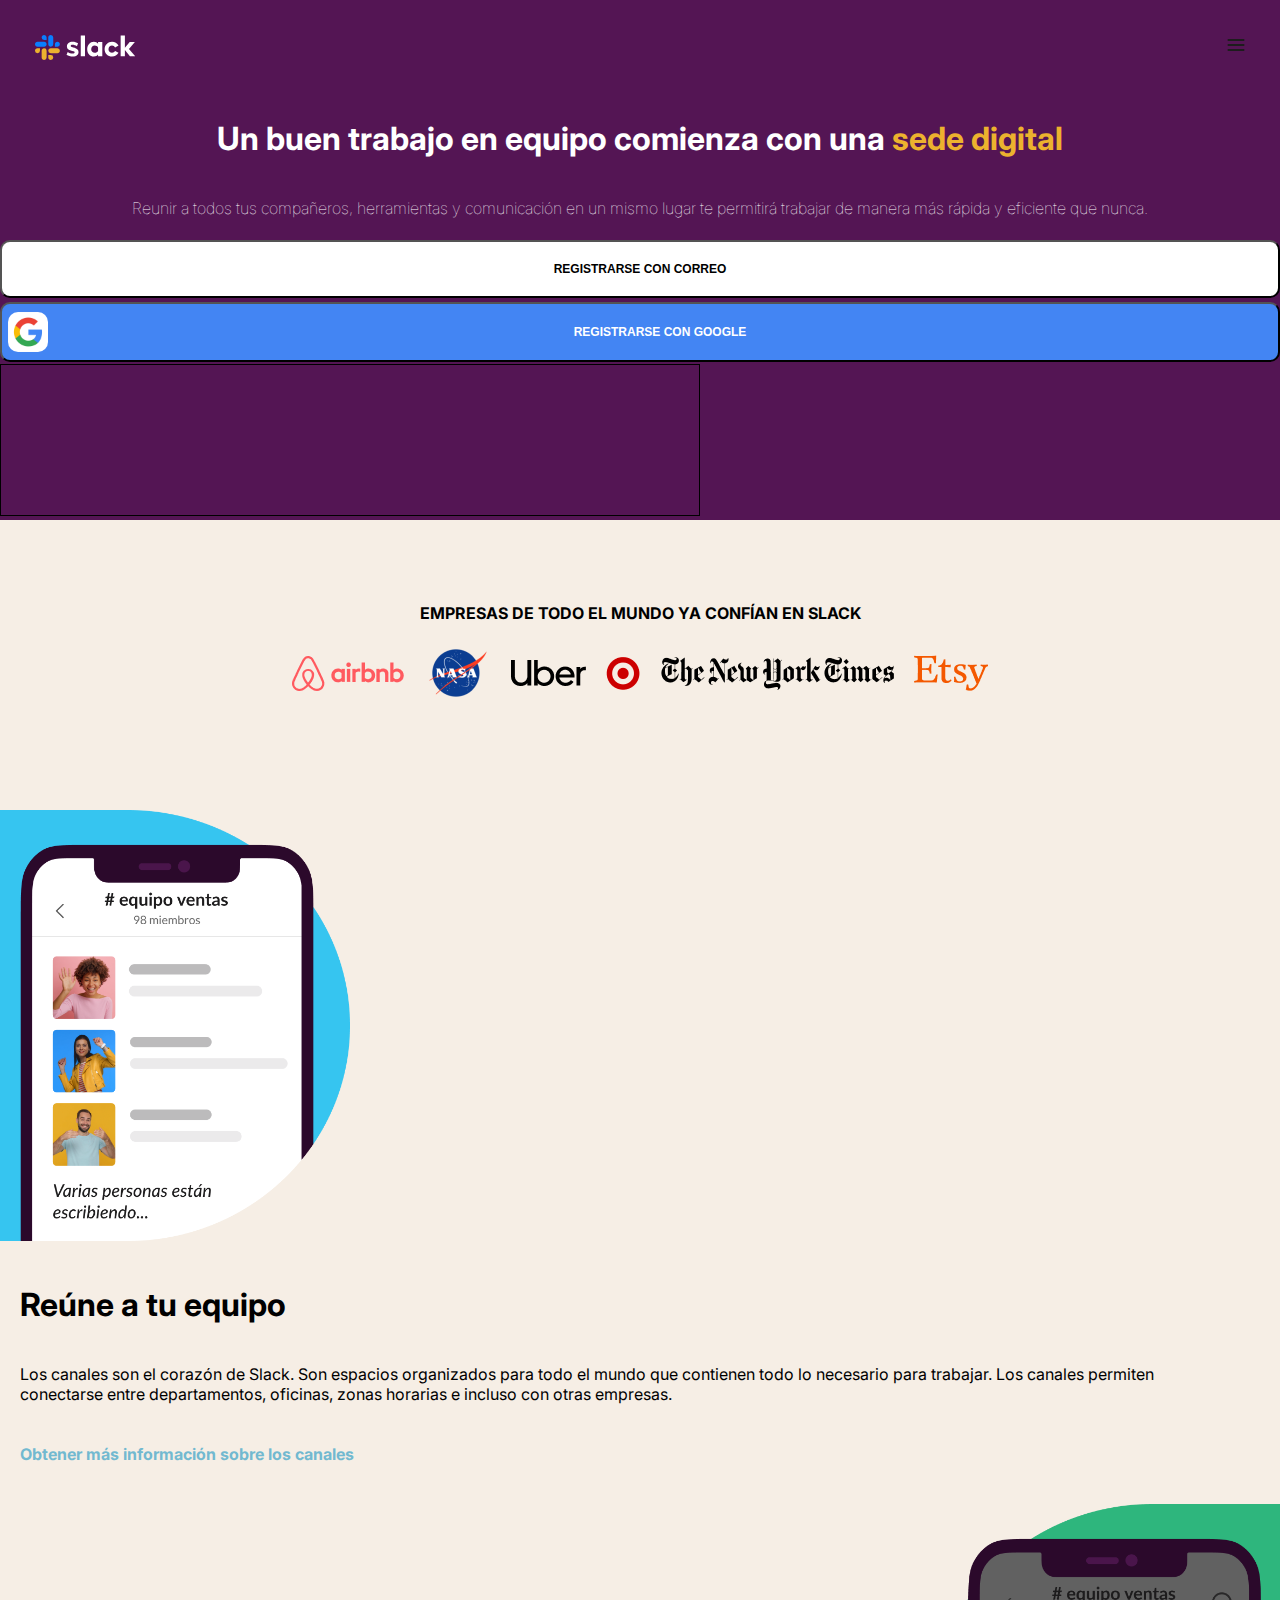
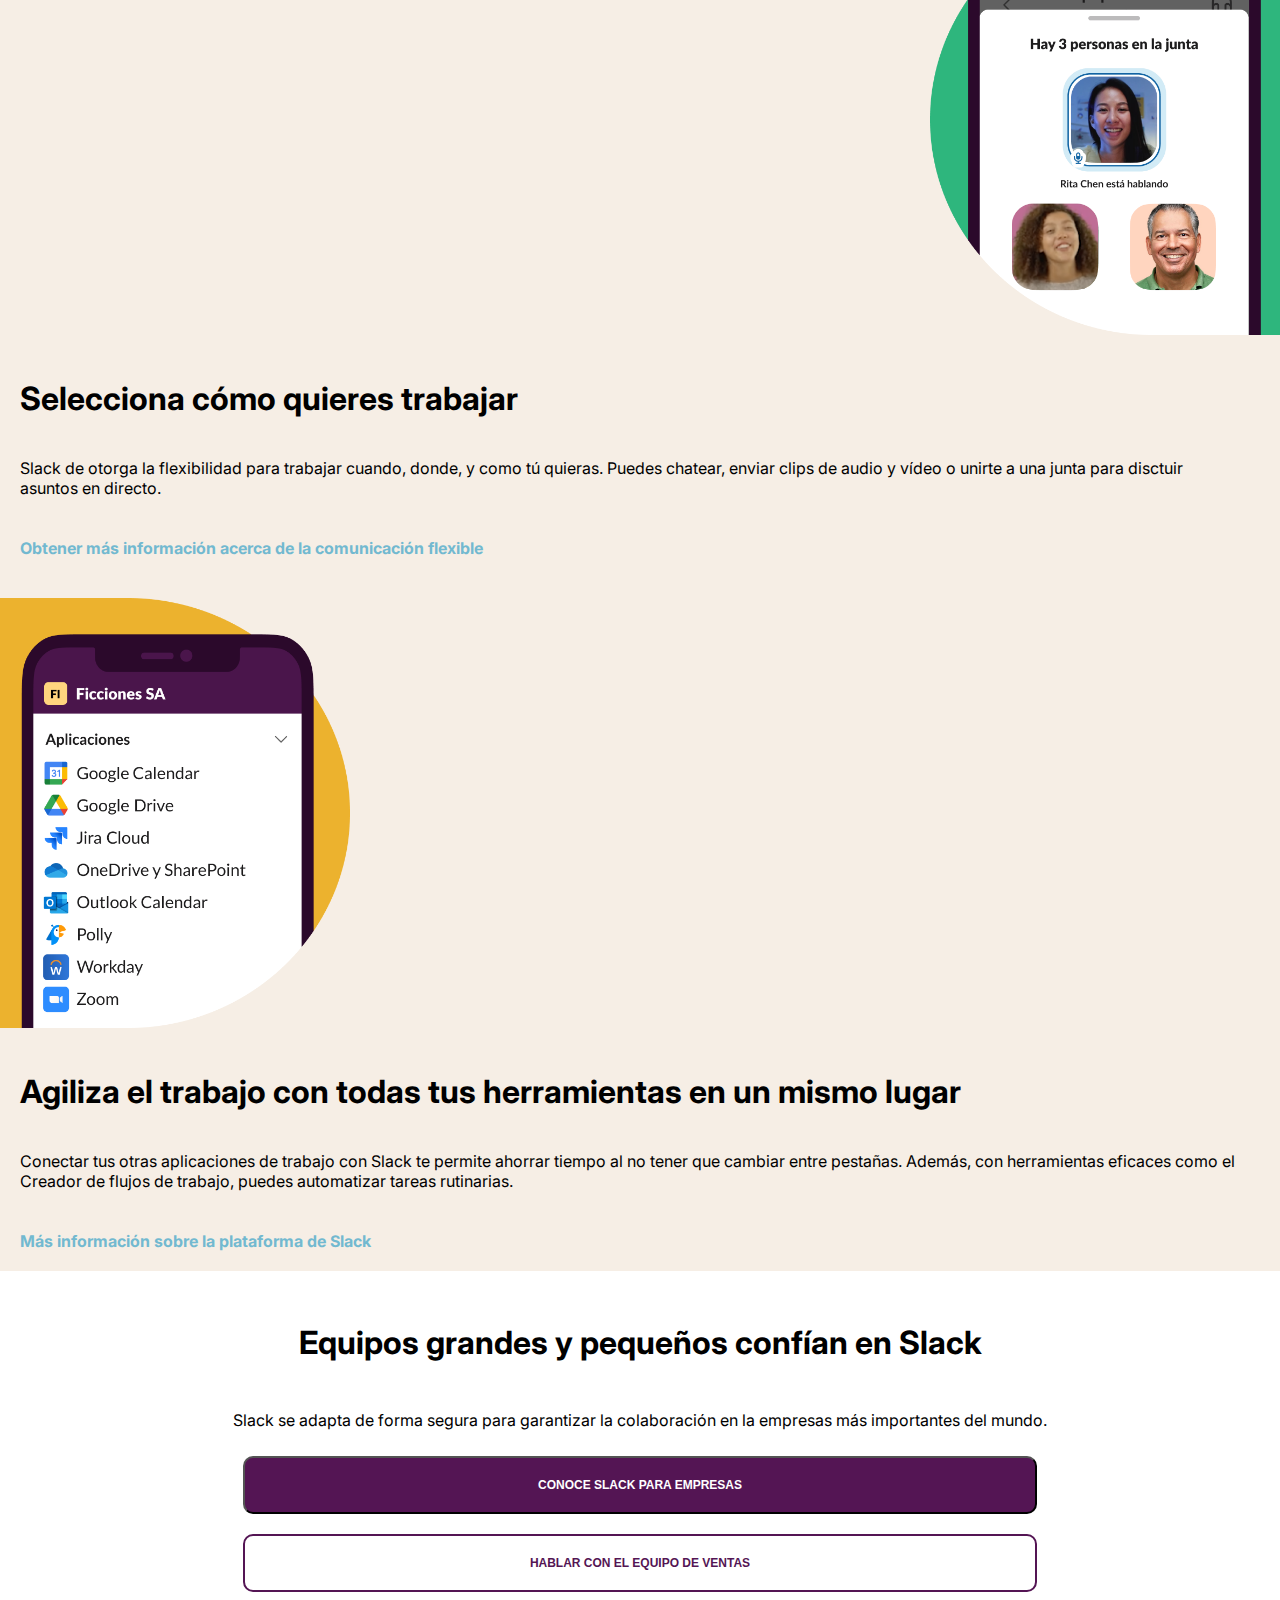
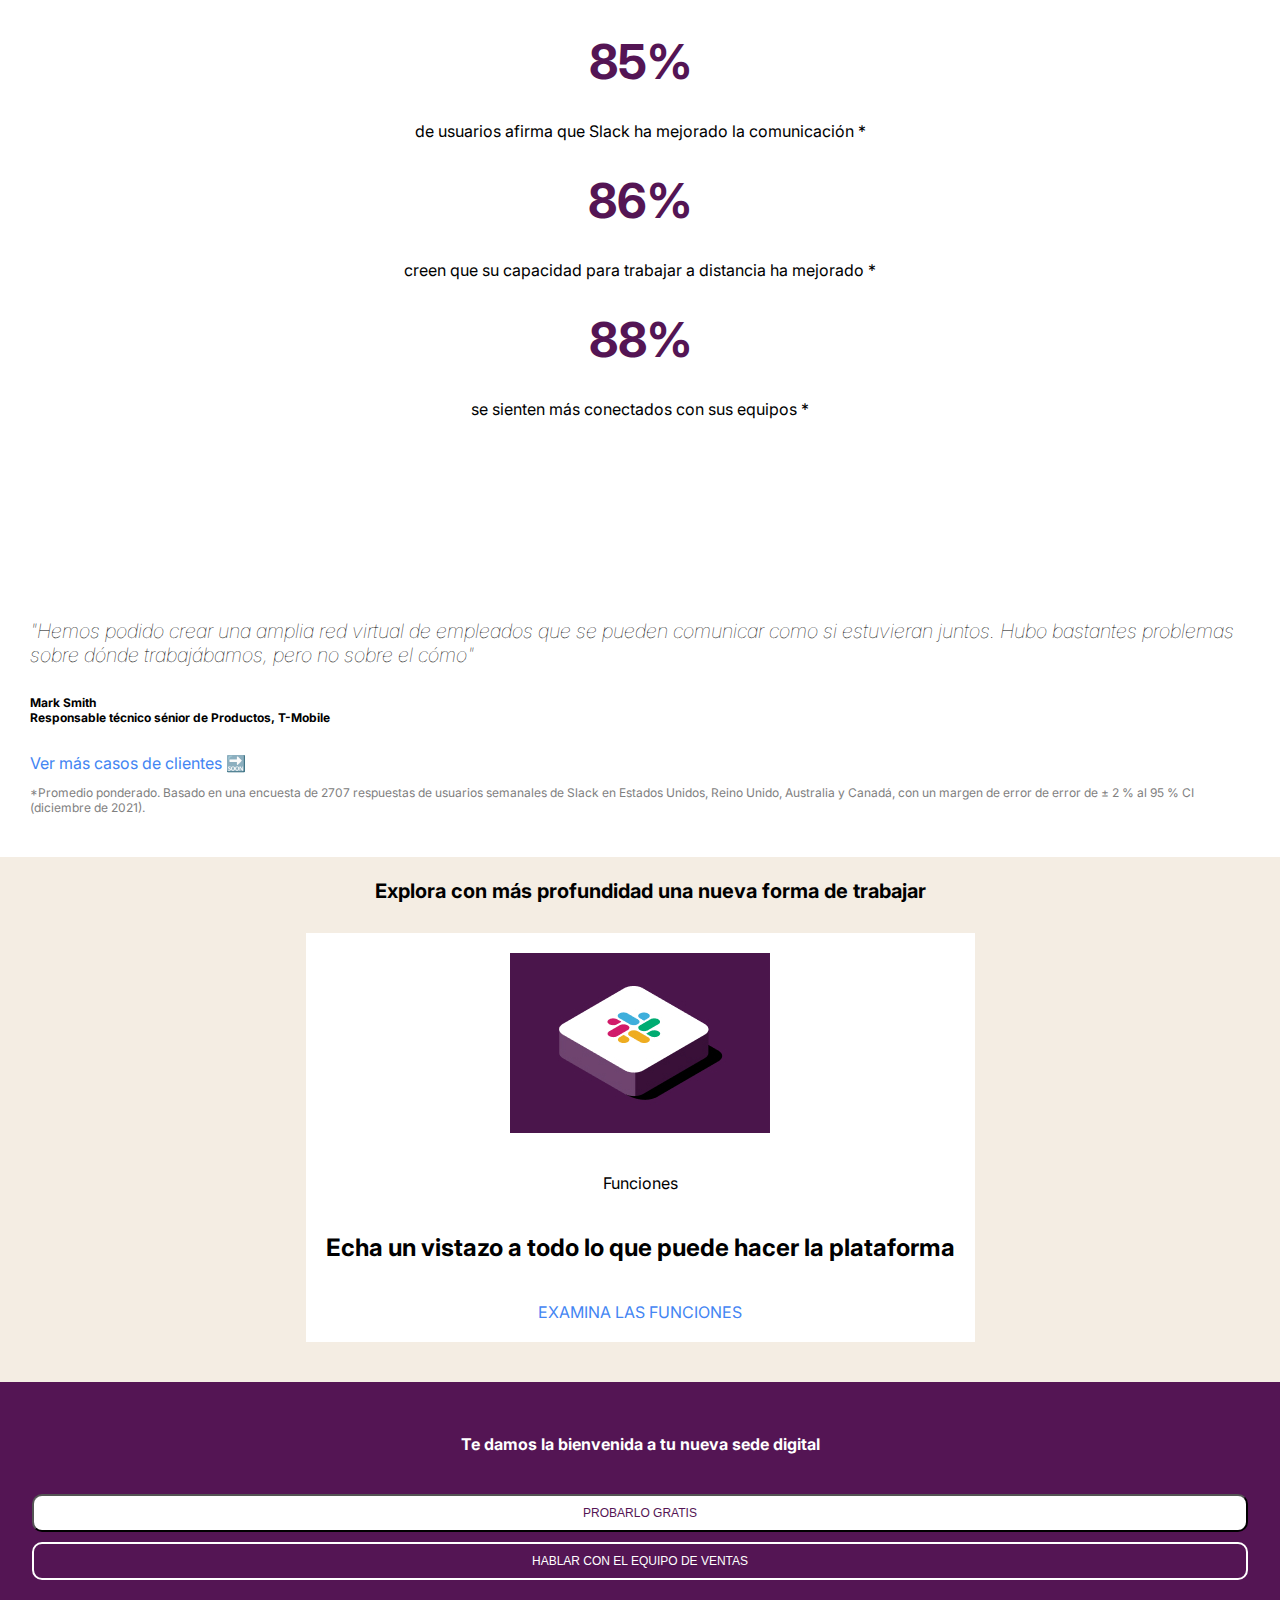
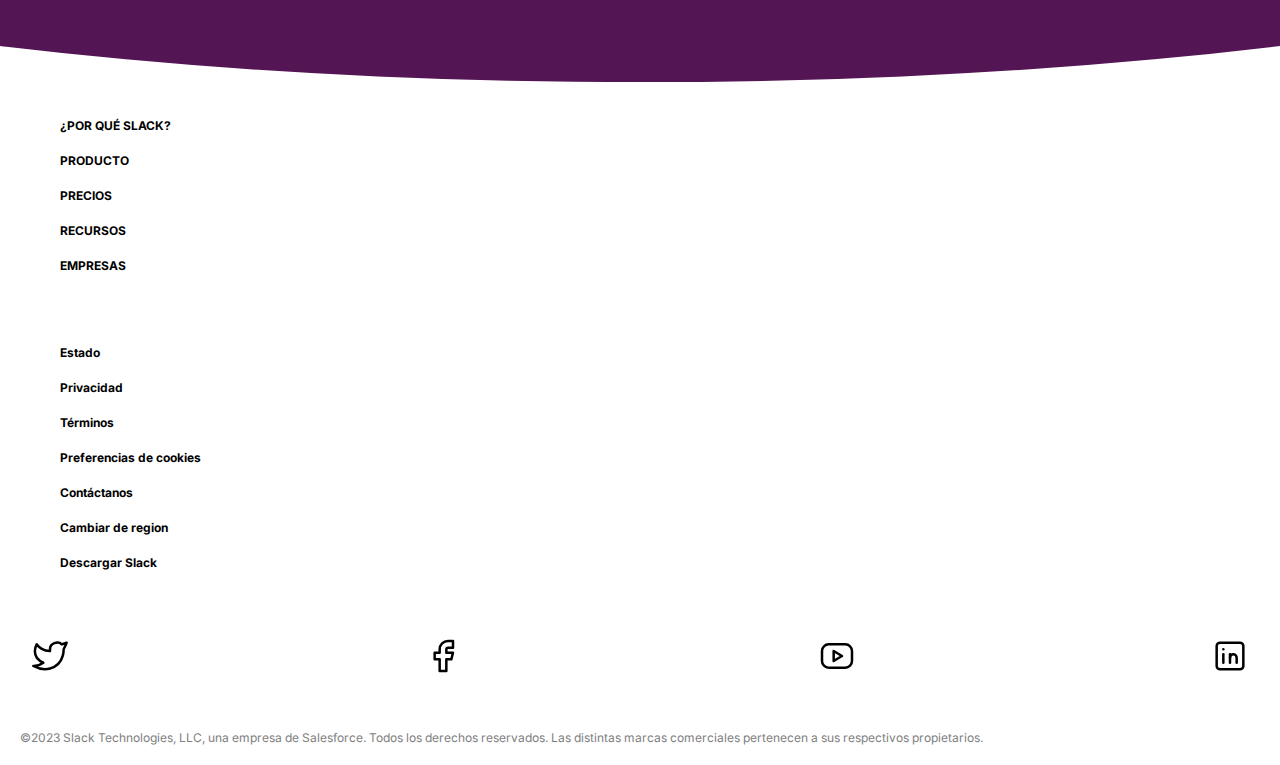
==== index.html @ 413c8a76 "subida slack" ====
<!DOCTYPE html>
<html lang="en">
  <head>
    <meta charset="UTF-8" />
    <meta http-equiv="X-UA-Compatible" content="IE=edge" />
    <meta name="viewport" content="width=device-width, initial-scale=1.0" />
    <link rel="stylesheet" href="style.css" />
    <link rel="preconnect" href="https://fonts.googleapis.com">
<link rel="preconnect" href="https://fonts.gstatic.com" crossorigin>
<link href="https://fonts.googleapis.com/css2?family=Inter:wght@300;500;700&display=swap" rel="stylesheet">

    <title>Slack</title>

 </head>
  <body>
    <div class="root">
      <header id="header">
        <div class="header-nav">
          <div class="header-nav_logo"><svg height="25" width="100" class="c-slacklogo--white" viewBox="0 0 240 60" xmlns="http://www.w3.org/2000/svg" shape-rendering="geometricPrecision"><title>Slack</title><g fill="none"><path d="m75.663 47.477 2.929-6.846c3.207 2.375 7.39 3.632 11.574 3.632 3.068 0 5.02-1.187 5.02-3.003-.07-5.03-18.477-1.118-18.617-13.764-.07-6.427 5.648-11.387 13.737-11.387 4.81 0 9.622 1.188 13.038 3.913l-2.737 6.992c-3.143-2.021-7.025-3.43-10.72-3.43-2.51 0-4.184 1.187-4.184 2.725.07 4.96 18.618 2.235 18.827 14.322 0 6.567-5.579 11.178-13.528 11.178-5.856 0-11.225-1.397-15.34-4.332m116.629-9.325a8.498 8.498 0 0 1 -7.405 4.33c-4.698 0-8.506-3.816-8.506-8.523s3.808-8.523 8.506-8.523a8.498 8.498 0 0 1 7.405 4.33l8.143-4.52c-3.05-5.451-8.868-9.137-15.548-9.137-9.839 0-17.815 7.991-17.815 17.85 0 9.858 7.976 17.85 17.815 17.85 6.68 0 12.498-3.686 15.548-9.137zm-82.477 12.958h10.18v-49.86h-10.179zm95.761-49.86v49.86h10.18v-14.938l12.063 14.938h13.012l-15.34-17.746 14.224-16.559h-12.454l-11.505 13.767v-29.322zm-54.218 15.557v4.053c-1.673-2.795-5.787-4.751-10.11-4.751-8.925 0-15.967 7.895-15.967 17.815s7.042 17.885 15.967 17.885c4.323 0 8.437-1.956 10.11-4.751v4.052h10.18v-34.303zm0 21.414c-1.464 2.445-4.532 4.26-7.948 4.26-4.699 0-8.507-3.815-8.507-8.522s3.808-8.523 8.507-8.523c3.416 0 6.484 1.886 7.948 4.4z" fill="#ffffff"></path><path d="m21.902.148c-3.299 0-5.973 2.68-5.973 5.985a5.979 5.979 0 0 0 5.973 5.985h5.974v-5.985a5.98 5.98 0 0 0 -5.974-5.985m0 15.96h-15.929c-3.299 0-5.973 2.68-5.973 5.986 0 3.305 2.674 5.985 5.973 5.985h15.93c3.298 0 5.973-2.68 5.973-5.985 0-3.306-2.675-5.986-5.974-5.986" fill="#097eff"></path><path d="m59.734 22.094c0-3.306-2.675-5.986-5.974-5.986s-5.973 2.68-5.973 5.986v5.985h5.973a5.98 5.98 0 0 0 5.974-5.985m-15.929 0v-15.961a5.98 5.98 0 0 0 -5.974-5.985c-3.299 0-5.973 2.68-5.973 5.985v15.96c0 3.307 2.674 5.987 5.973 5.987a5.98 5.98 0 0 0 5.974-5.985" fill="#097eff"></path><path d="m37.831 60a5.98 5.98 0 0 0 5.974-5.985 5.98 5.98 0 0 0 -5.974-5.985h-5.973v5.985c0 3.305 2.674 5.985 5.973 5.985m0-15.96h15.93c3.298 0 5.973-2.68 5.973-5.986a5.98 5.98 0 0 0 -5.974-5.985h-15.929c-3.299 0-5.973 2.68-5.973 5.985a5.979 5.979 0 0 0 5.973 5.985" fill="#ecb12f"></path><path d="m0 38.054a5.979 5.979 0 0 0 5.973 5.985 5.98 5.98 0 0 0 5.974-5.985v-5.985h-5.974c-3.299 0-5.973 2.68-5.973 5.985m15.929 0v15.96c0 3.306 2.674 5.986 5.973 5.986a5.98 5.98 0 0 0 5.974-5.985v-15.961a5.979 5.979 0 0 0 -5.974-5.985c-3.299 0-5.973 2.68-5.973 5.985" fill="#ecb12f"></path></g></svg></div>
          <div class="header-nav_menu"><svg width="18" height="12" fill="none" xmlns="http://www.w3.org/2000/svg"><path d="M1.52 2C1.22667 2 0.983333 1.90667 0.79 1.72C0.596667 1.52667 0.5 1.28667 0.5 1C0.5 0.713334 0.596667 0.476667 0.79 0.290001C0.983333 0.0966671 1.22667 0 1.52 0H16.48C16.7733 0 17.0167 0.0966671 17.21 0.290001C17.4033 0.476667 17.5 0.713334 17.5 1C17.5 1.28667 17.4033 1.52667 17.21 1.72C17.0167 1.90667 16.7733 2 16.48 2H1.52ZM1.52 7C1.22667 7 0.983333 6.90667 0.79 6.72C0.596667 6.52667 0.5 6.28667 0.5 6C0.5 5.71333 0.596667 5.47667 0.79 5.29C0.983333 5.09667 1.22667 5 1.52 5H16.48C16.7733 5 17.0167 5.09667 17.21 5.29C17.4033 5.47667 17.5 5.71333 17.5 6C17.5 6.28667 17.4033 6.52667 17.21 6.72C17.0167 6.90667 16.7733 7 16.48 7H1.52ZM1.52 12C1.22667 12 0.983333 11.9067 0.79 11.72C0.596667 11.5267 0.5 11.2867 0.5 11C0.5 10.7133 0.596667 10.4767 0.79 10.29C0.983333 10.0967 1.22667 10 1.52 10H16.48C16.7733 10 17.0167 10.0967 17.21 10.29C17.4033 10.4767 17.5 10.7133 17.5 11C17.5 11.2867 17.4033 11.5267 17.21 11.72C17.0167 11.9067 16.7733 12 16.48 12H1.52Z" fill="#1D1C1D"></path></svg></div>
        </div>
        <div class="header-title">
          <h1>
            Un buen trabajo en equipo comienza con una
            <span class="header-title__h1">sede digital</span>
          </h1>
          <p>
            Reunir a todos tus compañeros, herramientas y comunicación en un
            mismo lugar te permitirá trabajar de manera más rápida y eficiente
            que nunca.
          </p>
        </div>
        <div class="header-singup">
          <button class="header-singup__button1">REGISTRARSE CON CORREO</button>
          <button class="header-singup__button2"> <img src="assets/logos/icono-google.webp" alt=""> <p>REGISTRARSE CON GOOGLE</p>
          </button>
        </div>
        <div class="header-video">
          <video autoplay="true" loop="true" src="https://a.slack-edge.com/9436a9f/marketing/img/homepage/e2e-prospects/animations/webm/hero-product-ui.es-ES.webm">
          </video>
        </div>
      </header>
        <div class="trust">
          <div class="trust-companies">
            <h6>EMPRESAS DE TODO EL MUNDO YA CONFÍAN EN SLACK</h6>
            <div class="trust-companies__logos">
                <span><img src="assets/logos/airbnb-logo.png" alt=""></span>
                <span><img src="assets/logos/logo-nasa.png" alt=""></span>
                <span><img src="assets/logos/uber.png" alt=""></span>
                <span><img src="assets/logos/target-logo.png" alt=""></span>
                <span><img src="assets/logos/nyt.png" alt=""></span>
                <span><img src="assets/logos/logo-etsy.png" alt=""></span>
            </div>
          </div>
            <div class="trust-feature">
              <div class="trust-left">
                <img src="assets/equipo-ventas.png" alt="">
              </div>
              <div class="trust-left__text">
              <h3>Reúne a tu equipo</h3>
              <p>
                Los canales son el corazón de Slack. Son espacios organizados
                para todo el mundo que contienen todo lo necesario para
                trabajar. Los canales permiten conectarse entre departamentos,
                oficinas, zonas horarias e incluso con otras empresas.
              </p>
              <a href="#">Obtener más información sobre los canales</a>
            </div>
            </div>
            <div class="trust-feature">
              <div class="trust-right">
              <img src="assets/tres-personas-junta.png" alt="">
            </div>
            <div class="trust-right__text">
              <h3>Selecciona cómo quieres trabajar</h3>
              <p>
                Slack de otorga la flexibilidad para trabajar cuando, donde, y
                como tú quieras. Puedes chatear, enviar clips de audio y vídeo o
                unirte a una junta para disctuir asuntos en directo.
              </p>
              <a href="#"
                >Obtener más información acerca de la comunicación flexible</a
              >
            </div>
            </div>
            <div class="trust-feature">
              <div class="trust-left"></div>
              <img src="assets/comunidad-flexible.png" alt="">
              <div class="trust-left__text">
              <h3>
                Agiliza el trabajo con todas tus herramientas en un mismo lugar
              </h3>
              <p>
                Conectar tus otras aplicaciones de trabajo con Slack te permite
                ahorrar tiempo al no tener que cambiar entre pestañas. Además,
                con herramientas eficaces como el Creador de flujos de trabajo,
                puedes automatizar tareas rutinarias.
              </p>
              <a href="#">Más información sobre la plataforma de Slack</a>
            </div>
          </div>
        </div>
     

      <section id="testimonials">
        <div class="testimonials-cta">
          <h3>Equipos grandes y pequeños confían en Slack</h3>
          <p>
            Slack se adapta de forma segura para garantizar la colaboración en
            la empresas más importantes del mundo.
          </p>
            <button class="testimonials-cta__button1">CONOCE SLACK PARA EMPRESAS</button>
            <button class="testimonials-cta__button2">HABLAR CON EL EQUIPO DE VENTAS</button>
          </div>
          <div class="testimonials-statistics">
            <h4>85%</h4>
            <p>
              de usuarios afirma que Slack ha mejorado la comunicación &#42;
            </p>
            <h4>86%</h4>
            <p>
              creen que su capacidad para trabajar a distancia ha mejorado &#42;
            </p>
            <h4>88%</h4>
            <p>se sienten más conectados con sus equipos &#42;</p>
          </div>
      </section>

      <section id="features">
          <video autoplay loop title="vídeo explicativo Slack" muted playsinline>
<source src="https://a.slack-edge.com/93eaeb3/marketing/img/features/customer-awards/customer-awards-tmobile-quote-610x305@2x.mp4">
          </video>
          <div class="testimonial-message">
            <cite
              >"Hemos podido crear una amplia red virtual de empleados que se
              pueden comunicar como si estuvieran juntos. Hubo bastantes
              problemas sobre dónde trabajábamos, pero no sobre el cómo"</cite
            >
            <h6>
              Mark Smith <br />Responsable técnico sénior de Productos, T-Mobile
            </h6>
            <a href="#">Ver más casos de clientes 🔜 </a>
            <p>
              &#42;Promedio ponderado. Basado en una encuesta de 2707 respuestas
              de usuarios semanales de Slack en Estados Unidos, Reino Unido,
              Australia y Canadá, con un margen de error de error de &#177; 2 %
              al 95 % CI (diciembre de 2021).
            </p>
          </div>
      </section>

      <section id="functions">
        <div class="carrousel">
          <h2>Explora con más profundidad una nueva forma de trabajar</h2>
            <div class="carrousel-card">
              <div class="carrousel-card__design">
              <img src="assets/img-promo-01.jpg" alt="" />
              <p>Funciones</p>
              <h5>Echa un vistazo a todo lo que puede hacer la plataforma</h5>
              <a href="#">EXAMINA LAS FUNCIONES</a>
            </div>
            </div>
          </div>

        </section>
              <section id="cta">
                <h5>Te damos la bienvenida a tu nueva sede digital</h5>
                <div class="cta-button">
                  <button class="cta-button_1">PROBARLO GRATIS</button>
                  <button class="cta-button_2">HABLAR CON EL EQUIPO DE VENTAS</button>
                </div>
              </section>
              <footer id="footer">
                <div class="logo-slack"></div>
                <div class="footer-information">
                  <ul>
                    <li>¿POR QUÉ SLACK?</li>
                    <li>PRODUCTO</li>
                    <li>PRECIOS</li>
                    <li>RECURSOS</li>
                    <li>EMPRESAS</li>
                    </ul>
                <div class="before"></div>
                  <ul>
                    <li>Estado</li>
                    <li>Privacidad</li>
                    <li>Términos</li>
                    <li>Preferencias de cookies</li>
                    <li>Contáctanos</li>
                    <li>Cambiar de region</li>
                    <li>Descargar Slack</li>
                  </ul>
              </div>

                <div class="rrss">
                  <span><a href="https://twitter.com/slackhq"><svg xmlns="http://www.w3.org/2000/svg" class="icon icon-tabler icon-tabler-brand-twitter" width="40" height="40" viewBox="0 0 24 24" stroke-width="1.5" stroke="#000000" fill="none" stroke-linecap="round" stroke-linejoin="round">
                    <path stroke="none" d="M0 0h24v24H0z" fill="none"/>
                    <path d="M22 4.01c-1 .49 -1.98 .689 -3 .99c-1.121 -1.265 -2.783 -1.335 -4.38 -.737s-2.643 2.06 -2.62 3.737v1c-3.245 .083 -6.135 -1.395 -8 -4c0 0 -4.182 7.433 4 11c-1.872 1.247 -3.739 2.088 -6 2c3.308 1.803 6.913 2.423 10.034 1.517c3.58 -1.04 6.522 -3.723 7.651 -7.742a13.84 13.84 0 0 0 .497 -3.753c-.002 -.249 1.51 -2.772 1.818 -4.013z" />
                  </svg></a></span>
                  <span><a href="https://www.facebook.com/slackhq"><svg xmlns="http://www.w3.org/2000/svg" class="icon icon-tabler icon-tabler-brand-facebook" width="40" height="40" viewBox="0 0 24 24" stroke-width="1.5" stroke="#000000" fill="none" stroke-linecap="round" stroke-linejoin="round">
                    <path stroke="none" d="M0 0h24v24H0z" fill="none"/>
                    <path d="M7 10v4h3v7h4v-7h3l1 -4h-4v-2a1 1 0 0 1 1 -1h3v-4h-3a5 5 0 0 0 -5 5v2h-3" />
                  </svg></a></span>
                  <span><a href="https://www.youtube.com/channel/UCY3YECgeBcLCzIrFLP4gblw?themeRefresh=1"><svg xmlns="http://www.w3.org/2000/svg" class="icon icon-tabler icon-tabler-brand-youtube" width="40" height="40" viewBox="0 0 24 24" stroke-width="1.5" stroke="#000000" fill="none" stroke-linecap="round" stroke-linejoin="round">
                    <path stroke="none" d="M0 0h24v24H0z" fill="none"/>
                    <rect x="3" y="5" width="18" height="14" rx="4" />
                    <path d="M10 9l5 3l-5 3z" />
                  </svg></a></span>
                  <span><a href="https://www.linkedin.com/company/tiny-spec-inc/?original_referer=https%3A%2F%2Fslack.com%2F"><svg xmlns="http://www.w3.org/2000/svg" class="icon icon-tabler icon-tabler-brand-linkedin" width="40" height="40" viewBox="0 0 24 24" stroke-width="1.5" stroke="#000000" fill="none" stroke-linecap="round" stroke-linejoin="round">
                    <path stroke="none" d="M0 0h24v24H0z" fill="none"/>
                    <rect x="4" y="4" width="16" height="16" rx="2" />
                    <line x1="8" y1="11" x2="8" y2="16" />
                    <line x1="8" y1="8" x2="8" y2="8.01" />
                    <line x1="12" y1="16" x2="12" y2="11" />
                    <path d="M16 16v-3a2 2 0 0 0 -4 0" />
                  </svg></a></span>
                </div>
                <p>
                  &#169;2023 Slack Technologies, LLC, una empresa de Salesforce.
                  Todos los derechos reservados. Las distintas marcas
                  comerciales pertenecen a sus respectivos propietarios.
                </p>
              </footer>
            </div>
  </body>
</html>
---- style.css ----
*{
    box-sizing: border-box;
}

html, body, #root{
    height: 100%;
    margin:0;
    font-family: 'Inter', sans-serif;
}

html{scroll-behavior: smooth;}

h1{font-size:2em;}
h2{font-size: 2.7em;}
h3{font-size: 2em;}
h4{font-size: 1.75em;}
h5{font-size: 1.5em;}
h6{font-size: 1em;}
p{font-size: 1em;}
ul{list-style: none;}
button{font-size: 0.75em;}
a{text-decoration: none;}

#header{
    display: flex;
    flex-direction: column;
}

.header-nav{
    padding:35px;
    display: flex;
    flex-direction: row;
    justify-content:space-between;
    background-color: #541554;
}

.header-title{
    display: flex;
    flex-direction: column;
    align-items: center;
    justify-content: center;
    background-color: #541554;
    color:white;
}

.header-title h1{
    margin:20px 30px;
    text-align: center;
}

.header-title p{
    font-weight: lighter;
    margin:20px 30px;
    text-align: center;
}

.header-title__h1{
    color:#ecb22e;
}

.header-singup{
    display: flex;
    flex-direction: column;
    justify-content: center;
    align-items: center;
    background-color: #541554;
}

.header-singup__button1{
    margin: 2px 20px;
    padding:20px;
    width:100%;
    background-color: white;
    border-radius: 10px;
    font-weight: bold;
    text-align: center;
}

.header-singup__button2{
    display: flex;
    flex-direction: row;
    justify-content: flex-start;
    align-items: center;
    margin: 2px 20px;
    width:100%;
    background-color: #4385f3;
    color:white;
    border-radius: 10px;
    font-weight: bold;
    text-align: center;
}

.header-singup__button2 p{
    padding:8px;
    width:100%;
}

.header-singup__button2 img{
    width:40px;
    border-radius: 10px;
}

.header-video{
    width: 100%;
    overflow: hidden;
    background-color:#541554;
}

.header-video video{
    border: solid 1px black;
    width:700px;
}

.trust{
    display: flex;
    flex-direction: column;
    background-color: #f6eee5;
}

.trust-companies{
    display: flex;
    flex-direction: column;
    justify-content: center;
    align-items: center;
    height:30vh;
}

.trust-companies h6{
    margin: 10px;
}

.trust-companies__logos{
    display: flex;
    flex-wrap: wrap;
    justify-content: center;
    align-items: center;
}

.trust-companies__logos span{
    margin:10px;
}


.trust-feature{
    width:100%;
    margin:20px 20px 0px 0px;
}

.trust-left{
    text-align: left;
}

.trust-right{
    text-align: right;

}

.trust-left__text{
    margin:20px 20px 0px 0px;
    display: flex;
    flex-direction: column;
}

.trust-right__text{
    margin:20px 20px 0px 0px;
    display: flex;
    flex-direction: column;
}


.trust-feature img{
    max-width: 350px;
    margin:auto;
}


.trust-feature h3{
    margin:20px;
}

.trust-feature p{
    margin:20px;
    text-align: start;
}

.trust-feature a{
    margin:20px;
    font-weight: bolder;
    color: #72b9d0;
}

.trust-feature a:hover{
    color:#541554;
}

#testimonials{
    margin: 20px;
    display: flex;
    flex-direction: column;
    align-items: center;
    text-align: center;
}

.testimonials-cta{
    display: flex;
    flex-direction: column;
}

.testimonials-cta button {
    margin:10px;
    font-weight: bold;
    padding:20px;
    border-radius: 10px;
}

.testimonials-cta__button1{
    background-color: #541554;
    color:white;
}

.testimonials-cta__button2{
    background-color: white;
    color:#541554;
    border: 2px solid #541554;
}

.testimonials-statistics h4{
    margin:30px;
    color:#541554;
    font-weight: bold;
    font-size: 3em;
}

.testimonials-statistics p{
    font-size: 1em;
    margin: 0 20px;    
}

#features{
    margin-right: 15px;
    display: flex;
    flex-direction: column;
    align-items: center;
    justify-content: center;
}

#features video{
    width: 100%;
            border-radius:0px 150px 150px 0px;
}

.testimonial-message{
    margin:30px;
    display: flex;
    flex-direction: column;
    justify-content: center;
    align-items: flex-start;
}

.testimonial-message cite{
    font-size: 1.25em;
    font-weight: lighter;
}

.testimonial-message h6{
    font-size: 0.75em;
}

.testimonial-message p {
    font-size:0.75em;
    color:grey;
}

.testimonial-message a{
    font-size: 0,75em;
    color:#4385f3;
}

.testimonial-message a:hover{
    color:#541554;
}

#functions{
    background-color:#f4ede3;
    display: flex;
    flex-direction: column;
    align-items: center;
    justify-content: center;
}

.carrousel{
    margin:10px;
    display: flex;
    text-align: center;
    flex-direction: column;
}

.carrousel h2{
    margin: 12px 0px 0px 20px;
    font-size: 1.25em;
    text-align: center;
}

.carrousel-card{
    max-width:120em;
    margin: 0px 0px 0px 0px;
    background-color:#f4ede3;
    display: flex;
    flex-direction: column;
    justify-content: flex-start;
}

.carrousel-card__design{
    display:flex;
    flex-direction: column;
    justify-content: center;
    align-items: center;
    background-color: white;
    margin:30px;
}

.carrousel-card img{
    max-width: 300px;
    margin:20px;
}

.carrousel-card p{
    font-size: 1em;
    margin: 20px;
}

.carrousel-card h5{
    margin:20px;
}

.carrousel-card a{
    margin:20px;
    color:#4385f3
}

.carrousel-card a:hover{
    color: #541554;
}

#cta{
    background-color: #541554;
    clip-path: ellipse(105% 100% at center top);
    padding:2rem;
    color:white;
    display: flex;
    flex-direction: column;
    justify-content: center;
    align-items: center;
}

#cta h5{
    margin:20px;
    font-size: 1.00em;
    text-align: center;
}


.cta-button{
    margin:20px;
    width:100%;
    display:flex;
    flex-direction: column;
}

.cta-button_1{
    margin-bottom:10px;
    padding:10px;
    background-color: white;
    border-radius: 10px;
    color:#541554;
    text-align: center;
}

.cta-button_2{
    margin-bottom:50px;
    padding:10px;
    background-color: #541554;
    border-radius: 10px;
    color:white;
    border:2px solid white;
    text-align: center;
}

#footer{
    display: flex;
    flex-direction: column;
    justify-content: flex-start;
}

.footer-information{
    display: flex;
    flex-direction: column;
    font-size: 1em;
    font-weight: bold;
}

#footer li{
    font-size: 0.75em;
    margin:20px;
}

.rrss{
   margin:30px;
   display: flex;
   flex-direction: row;
   justify-content: space-between;
}

#footer p{ 
    margin:20px;
    font-size: 0.75em;
    color:grey;
}
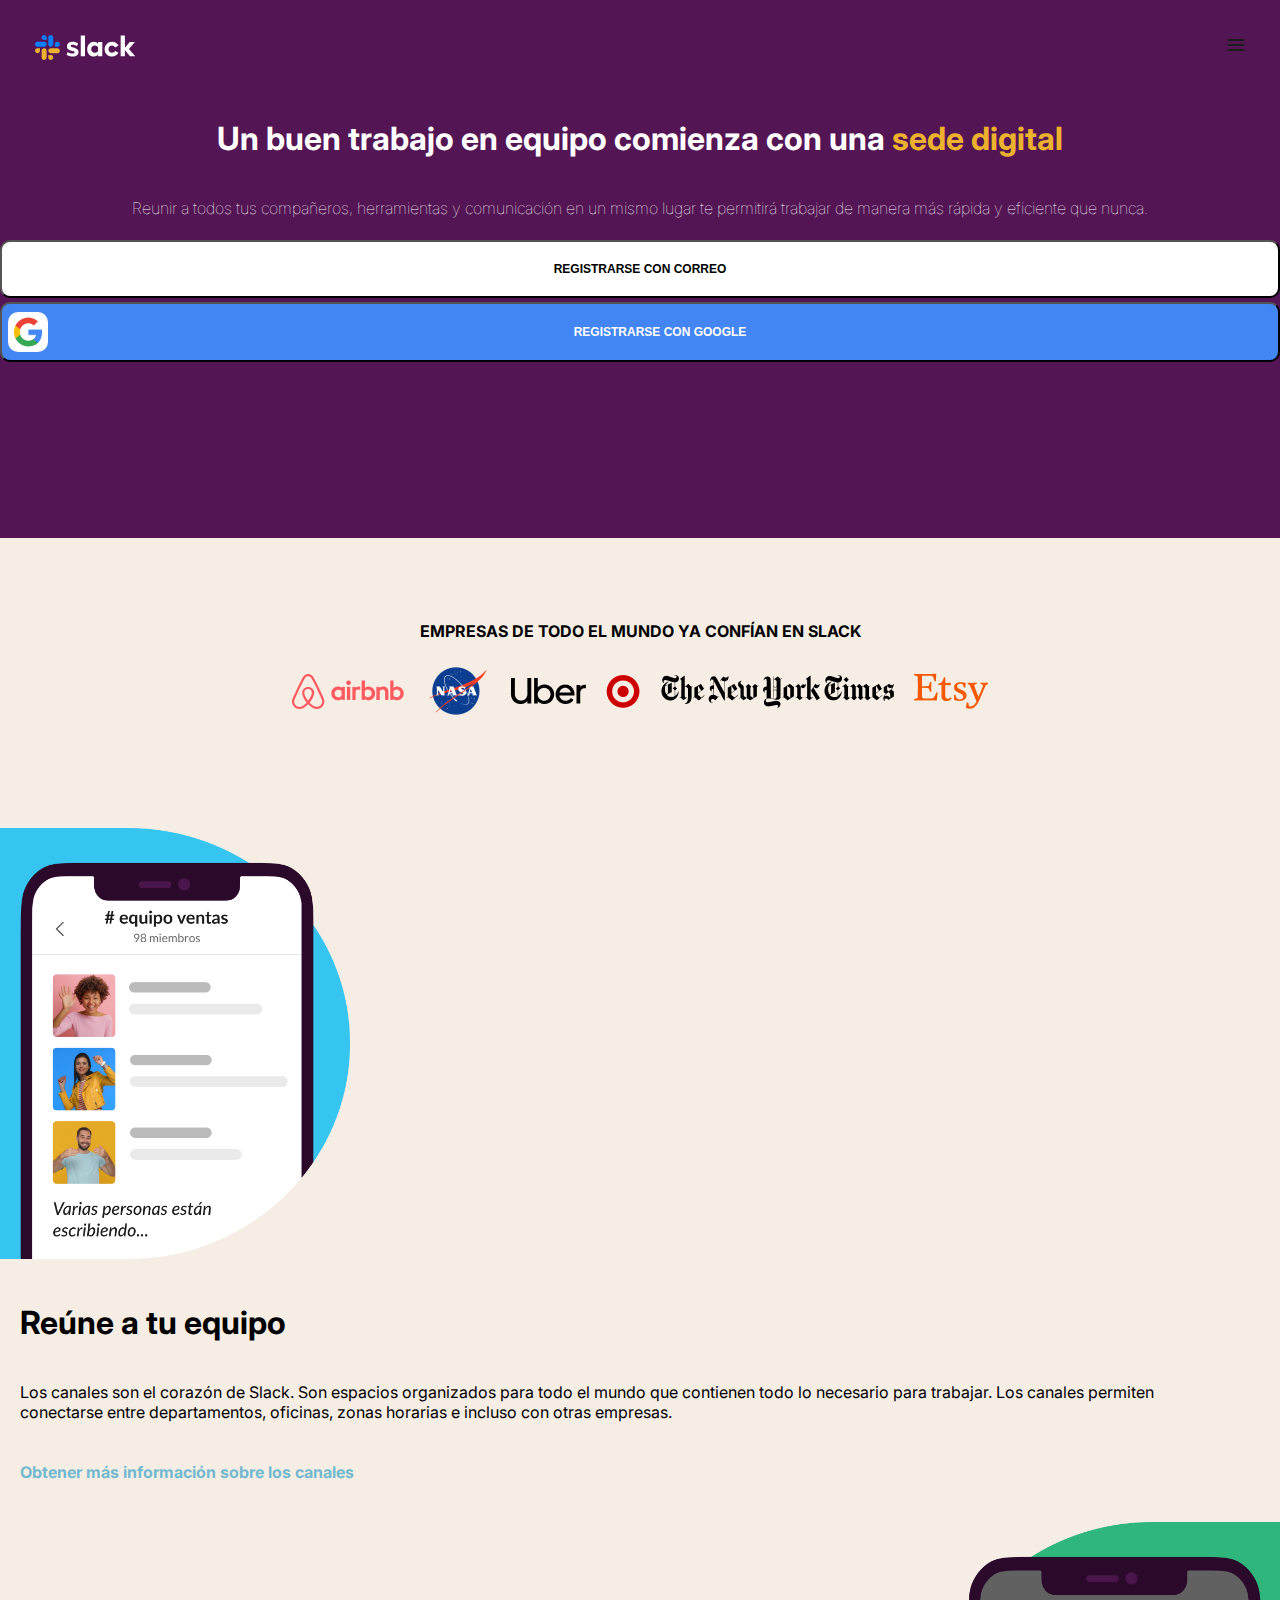
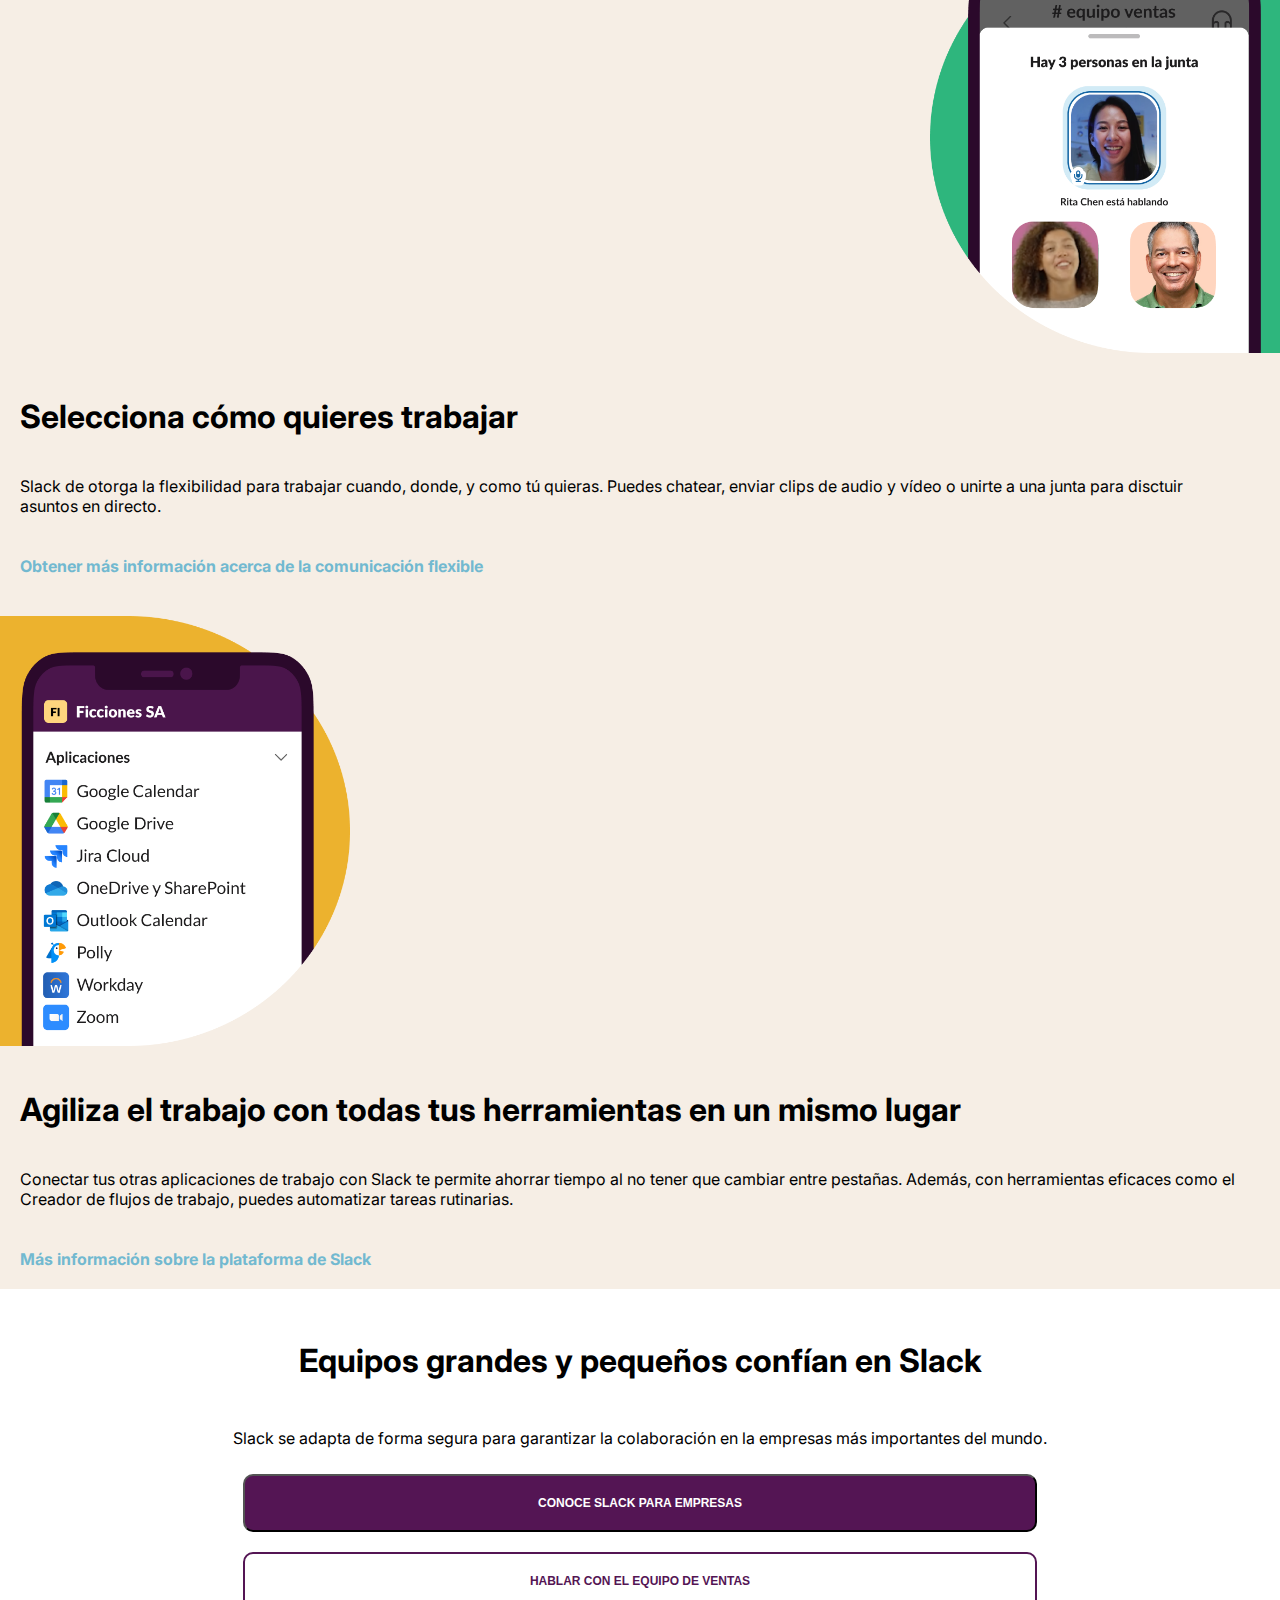
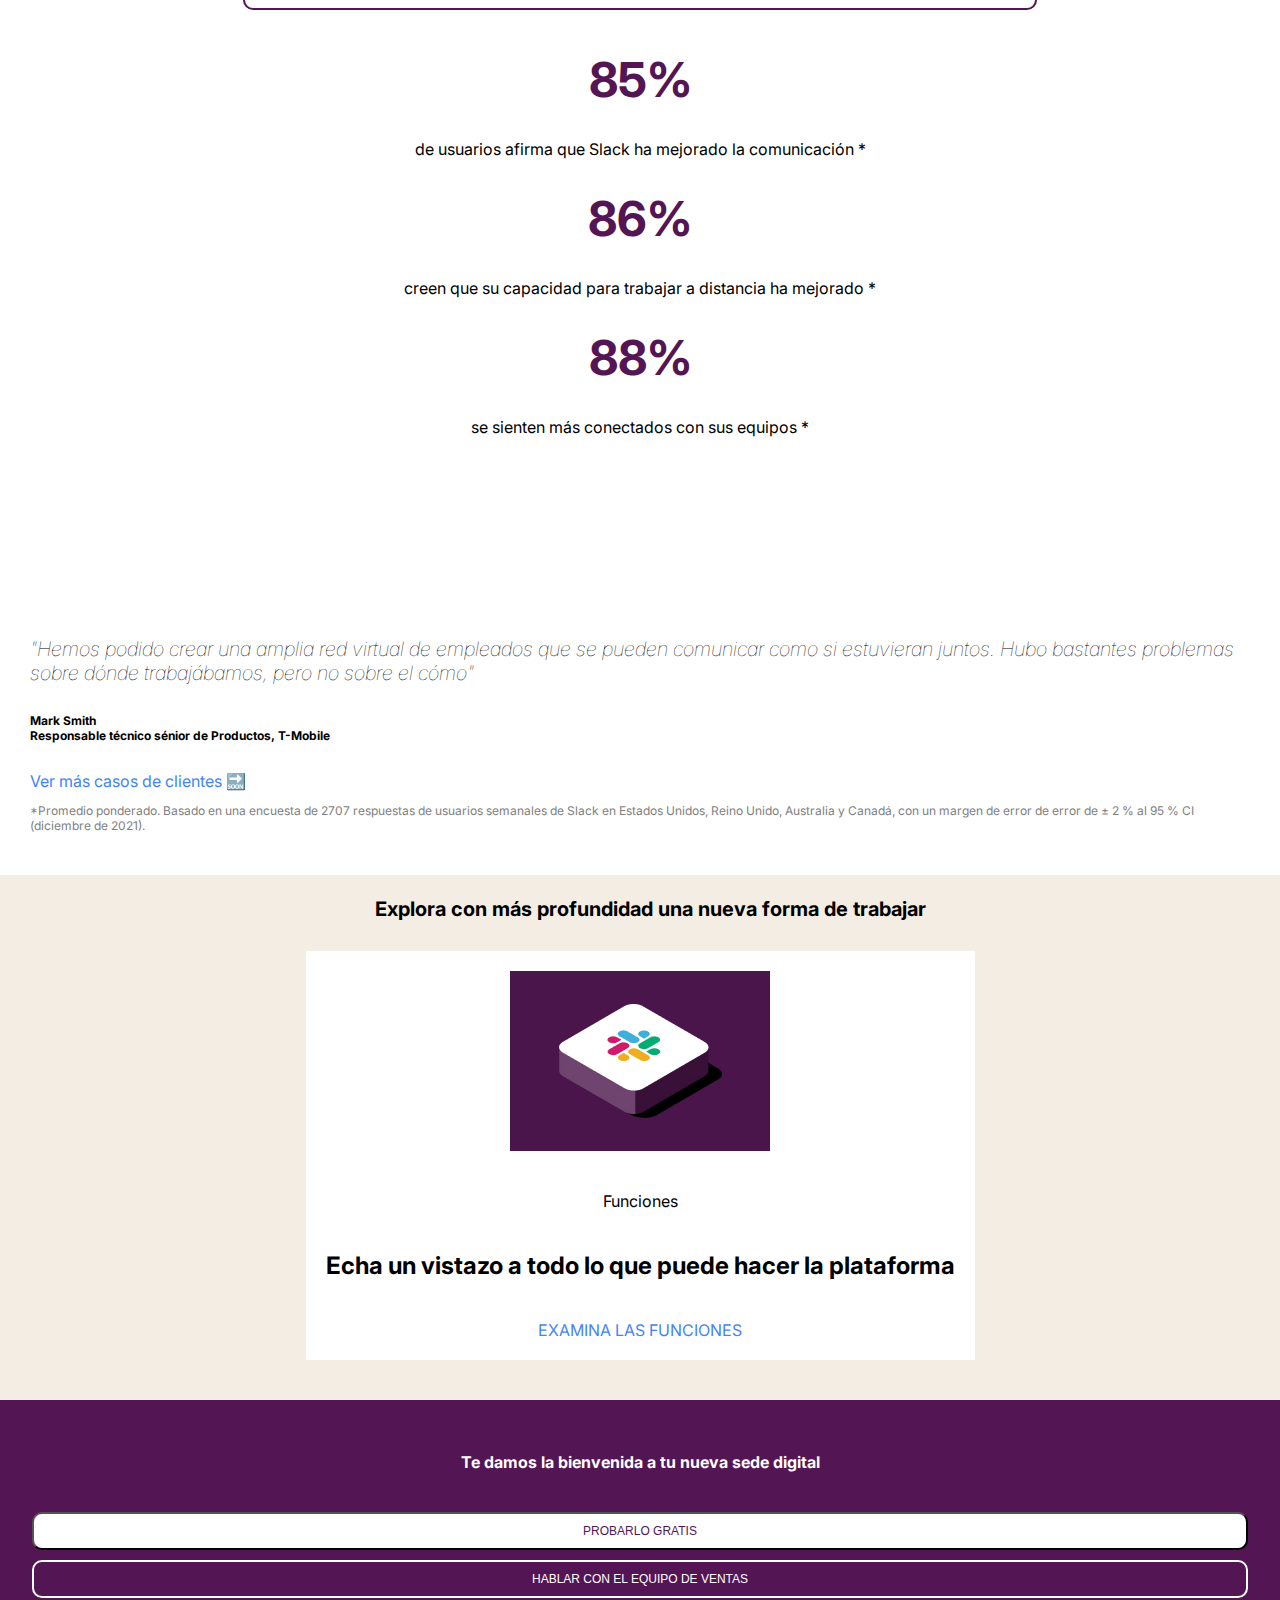
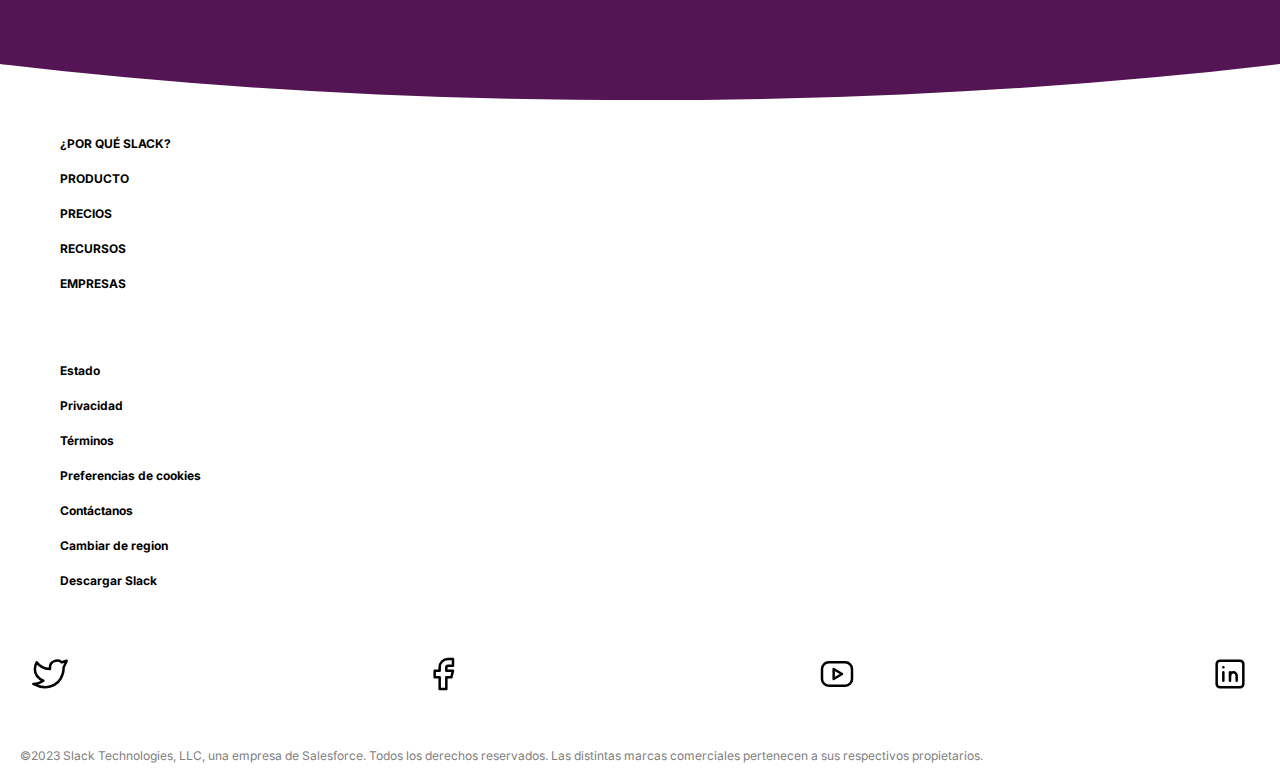
==== commit 05b9f895: "changes" ====
--- a/index.html
+++ b/index.html
@@ -8,6 +8,9 @@
     <link rel="preconnect" href="https://fonts.googleapis.com">
 <link rel="preconnect" href="https://fonts.gstatic.com" crossorigin>
 <link href="https://fonts.googleapis.com/css2?family=Inter:wght@300;500;700&display=swap" rel="stylesheet">
+<style>
+  @import url('https://fonts.googleapis.com/css2?family=Inter:wght@300;500;700&display=swap');
+  </style>
 
     <title>Slack</title>
 
--- a/style.css
+++ b/style.css
@@ -88,6 +88,7 @@
     border-radius: 10px;
     font-weight: bold;
     text-align: center;
+    
 }
 
 .header-singup__button2 p{
@@ -107,7 +108,7 @@
 }
 
 .header-video video{
-    border: solid 1px black;
+    margin:10px;
     width:700px;
 }
 
